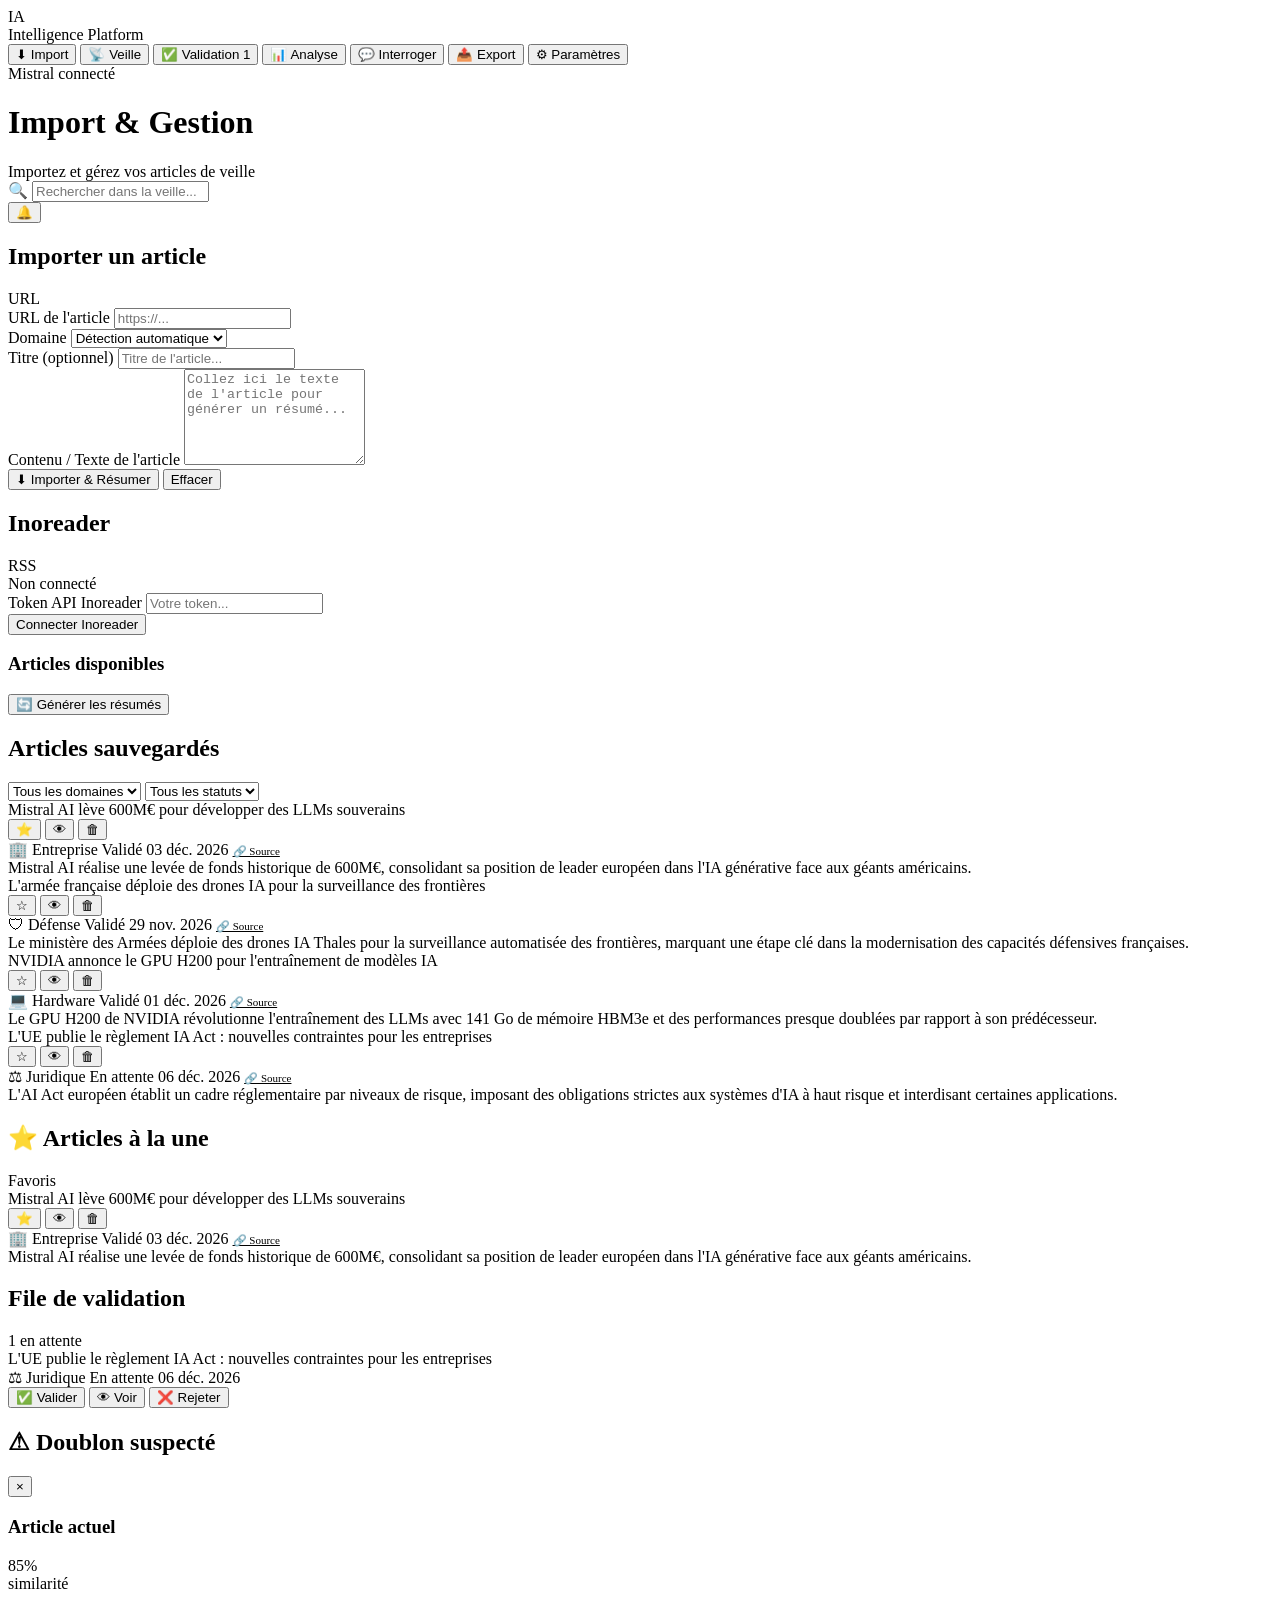
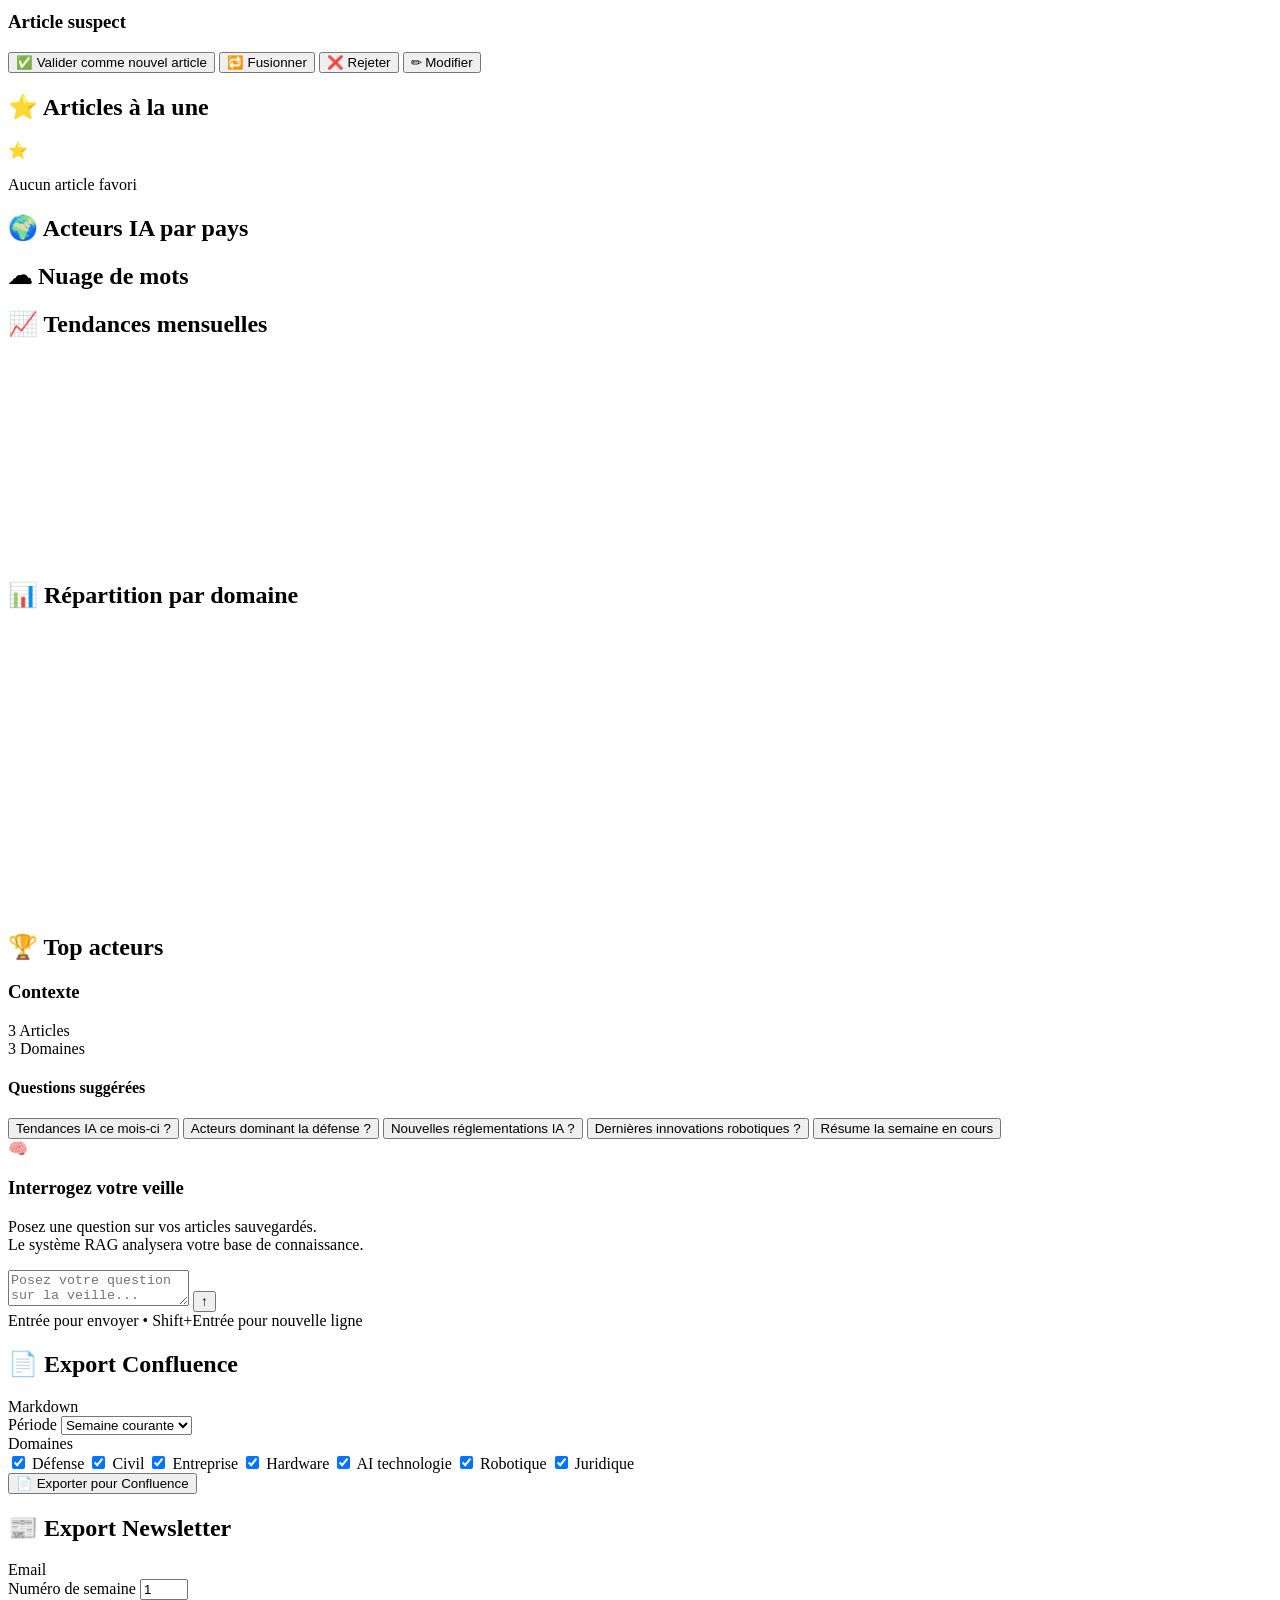
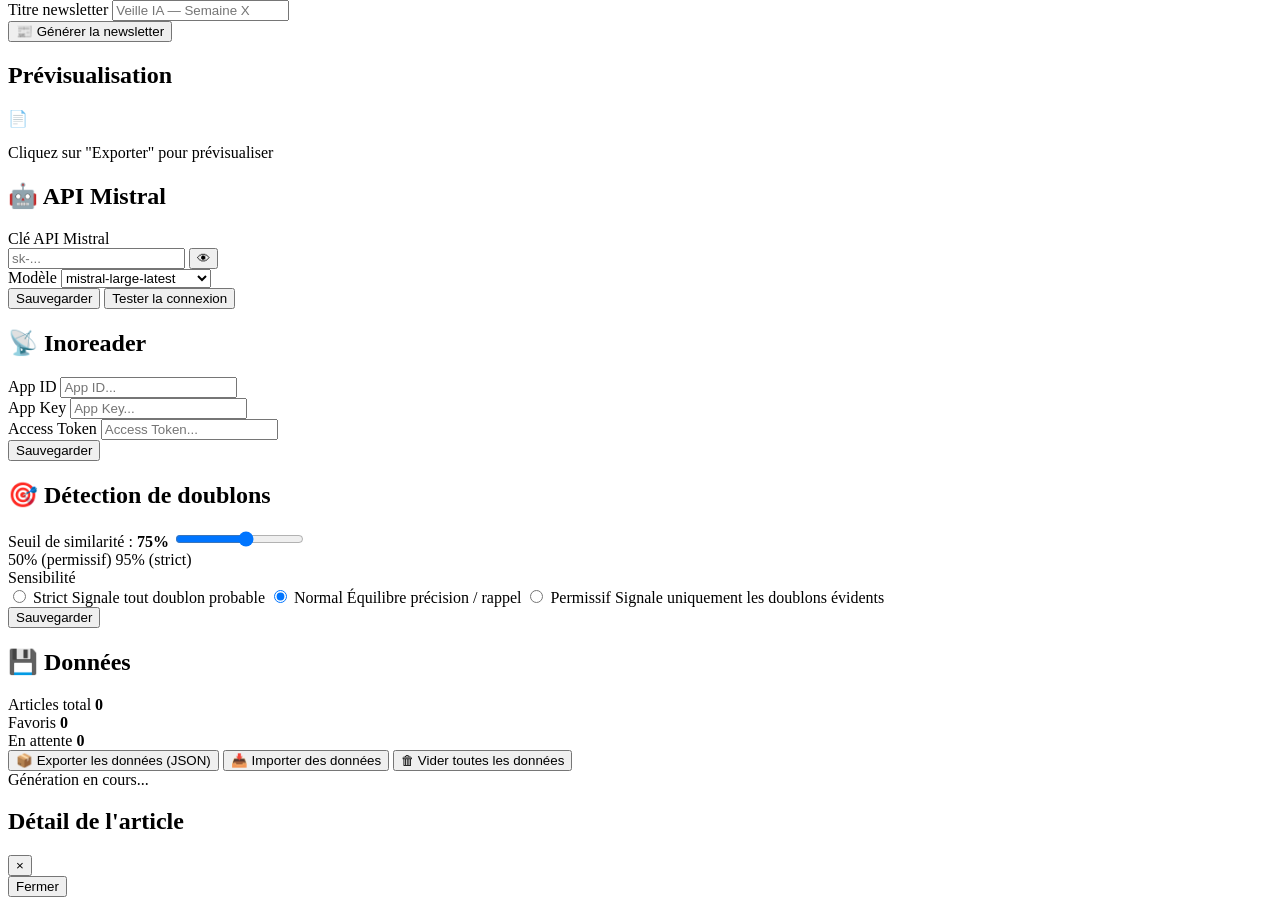
==== index-3.html @ cc767d4c "Ajout des fichiers" ====
<!DOCTYPE html>
<html lang="fr">
<head>
  <meta charset="UTF-8" />
  <meta name="viewport" content="width=device-width, initial-scale=1.0"/>
  <title>IA Intelligence Platform</title>
  <link rel="stylesheet" href="style.css" />
  <link rel="preconnect" href="https://fonts.googleapis.com">
  <link href="https://fonts.googleapis.com/css2?family=Syne:wght@400;600;700;800&family=DM+Sans:ital,wght@0,300;0,400;0,500;1,300&display=swap" rel="stylesheet">
</head>
<body>

<!-- SIDEBAR -->
<aside class="sidebar" id="sidebar">
  <div class="sidebar-logo">
    <div class="logo-mark">IA</div>
    <div class="logo-text">
      <span class="logo-title">Intelligence</span>
      <span class="logo-sub">Platform</span>
    </div>
  </div>

  <nav class="sidebar-nav">
    <button class="nav-item active" data-tab="import">
      <span class="nav-icon">⬇</span>
      <span>Import</span>
    </button>
    <button class="nav-item" data-tab="veille">
      <span class="nav-icon">📡</span>
      <span>Veille</span>
    </button>
    <button class="nav-item" data-tab="validation">
      <span class="nav-icon">✅</span>
      <span>Validation</span>
      <span class="badge" id="validation-badge">0</span>
    </button>
    <button class="nav-item" data-tab="analyse">
      <span class="nav-icon">📊</span>
      <span>Analyse</span>
    </button>
    <button class="nav-item" data-tab="chat">
      <span class="nav-icon">💬</span>
      <span>Interroger</span>
    </button>
    <button class="nav-item" data-tab="export">
      <span class="nav-icon">📤</span>
      <span>Export</span>
    </button>
    <button class="nav-item" data-tab="settings">
      <span class="nav-icon">⚙</span>
      <span>Paramètres</span>
    </button>
  </nav>

  <div class="sidebar-footer">
    <div class="status-dot active"></div>
    <span>Mistral connecté</span>
  </div>
</aside>

<!-- MAIN CONTENT -->
<main class="main-content">

  <!-- HEADER -->
  <header class="top-header">
    <div class="header-left">
      <h1 class="page-title" id="page-title">Import & Gestion</h1>
      <span class="page-subtitle" id="page-subtitle">Importez et gérez vos articles de veille</span>
    </div>
    <div class="header-right">
      <div class="search-bar">
        <span>🔍</span>
        <input type="text" placeholder="Rechercher dans la veille..." id="global-search" />
      </div>
      <button class="btn-icon" title="Notifications">🔔</button>
    </div>
  </header>

  <!-- TAB: IMPORT -->
  <section class="tab-content active" id="tab-import">
    <div class="import-grid">

      <!-- Import URL -->
      <div class="card import-card">
        <div class="card-header">
          <h2>Importer un article</h2>
          <span class="card-tag">URL</span>
        </div>
        <div class="import-form">
          <div class="form-group">
            <label>URL de l'article</label>
            <input type="url" id="article-url" placeholder="https://..." class="input-field" />
          </div>
          <div class="form-group">
            <label>Domaine</label>
            <select id="article-domain" class="input-field">
              <option value="">Détection automatique</option>
              <option value="Défense">🛡 Défense</option>
              <option value="Civil">🏛 Civil</option>
              <option value="Entreprise">🏢 Entreprise</option>
              <option value="Hardware">💻 Hardware</option>
              <option value="AI technologie">🤖 AI technologie</option>
              <option value="Robotique">🦾 Robotique</option>
              <option value="Juridique">⚖ Juridique</option>
            </select>
          </div>
          <div class="form-row">
            <div class="form-group flex-1">
              <label>Titre (optionnel)</label>
              <input type="text" id="article-title-input" placeholder="Titre de l'article..." class="input-field" />
            </div>
          </div>
          <div class="form-group">
            <label>Contenu / Texte de l'article</label>
            <textarea id="article-content" placeholder="Collez ici le texte de l'article pour générer un résumé..." class="input-field textarea-field" rows="6"></textarea>
          </div>
          <div class="btn-group">
            <button class="btn-primary" onclick="importArticle()">
              <span>⬇</span> Importer & Résumer
            </button>
            <button class="btn-secondary" onclick="clearImportForm()">
              Effacer
            </button>
          </div>
        </div>
      </div>

      <!-- Inoreader -->
      <div class="card import-card">
        <div class="card-header">
          <h2>Inoreader</h2>
          <span class="card-tag inoreader">RSS</span>
        </div>
        <div class="inoreader-section">
          <div class="inoreader-status" id="inoreader-status">
            <div class="status-indicator disconnected"></div>
            <span>Non connecté</span>
          </div>
          <div class="form-group">
            <label>Token API Inoreader</label>
            <input type="password" id="inoreader-token" placeholder="Votre token..." class="input-field" />
          </div>
          <button class="btn-secondary full-width" onclick="connectInoreader()">Connecter Inoreader</button>
          <div id="inoreader-feeds" class="feeds-list hidden">
            <h3>Articles disponibles</h3>
            <div id="feeds-container"></div>
            <button class="btn-primary full-width mt-1" onclick="generateAllSummaries()">
              🔄 Générer les résumés
            </button>
          </div>
        </div>
      </div>

      <!-- Articles sauvegardés -->
      <div class="card full-width">
        <div class="card-header">
          <h2>Articles sauvegardés</h2>
          <div class="header-actions">
            <select id="filter-domain" class="input-field small" onchange="filterArticles()">
              <option value="">Tous les domaines</option>
              <option value="Défense">Défense</option>
              <option value="Civil">Civil</option>
              <option value="Entreprise">Entreprise</option>
              <option value="Hardware">Hardware</option>
              <option value="AI technologie">AI technologie</option>
              <option value="Robotique">Robotique</option>
              <option value="Juridique">Juridique</option>
            </select>
            <select id="filter-status" class="input-field small" onchange="filterArticles()">
              <option value="">Tous les statuts</option>
              <option value="VALIDATED">Validés</option>
              <option value="PENDING_REVIEW">En attente</option>
              <option value="NEW">Nouveaux</option>
            </select>
          </div>
        </div>
        <div id="saved-articles" class="articles-list">
          <div class="empty-state">
            <div class="empty-icon">📭</div>
            <p>Aucun article importé</p>
            <span>Importez votre premier article ci-dessus</span>
          </div>
        </div>
      </div>

      <!-- Articles à la une -->
      <div class="card full-width featured-card">
        <div class="card-header">
          <h2>⭐ Articles à la une</h2>
          <span class="card-tag gold">Favoris</span>
        </div>
        <div id="featured-articles" class="articles-list">
          <div class="empty-state">
            <div class="empty-icon">⭐</div>
            <p>Aucun favori</p>
            <span>Marquez des articles avec ⭐ pour les retrouver ici</span>
          </div>
        </div>
      </div>

    </div>
  </section>

  <!-- TAB: VALIDATION -->
  <section class="tab-content" id="tab-validation">
    <div class="validation-layout">
      <div class="card full-width">
        <div class="card-header">
          <h2>File de validation</h2>
          <div class="header-actions">
            <span class="badge-label" id="pending-count">0 en attente</span>
          </div>
        </div>
        <div id="validation-queue" class="validation-list">
          <div class="empty-state">
            <div class="empty-icon">✅</div>
            <p>Aucun article en attente de validation</p>
          </div>
        </div>
      </div>
    </div>

    <!-- Modale de doublon -->
    <div class="modal-overlay hidden" id="duplicate-modal">
      <div class="modal">
        <div class="modal-header">
          <h2>⚠ Doublon suspecté</h2>
          <button class="modal-close" onclick="closeModal('duplicate-modal')">×</button>
        </div>
        <div class="modal-body">
          <div class="duplicate-compare">
            <div class="compare-col">
              <h3>Article actuel</h3>
              <div class="article-preview" id="current-article-preview"></div>
            </div>
            <div class="compare-divider">
              <div class="similarity-score" id="similarity-score">85%</div>
              <span>similarité</span>
            </div>
            <div class="compare-col">
              <h3>Article suspect</h3>
              <div class="article-preview" id="suspect-article-preview"></div>
            </div>
          </div>
        </div>
        <div class="modal-footer">
          <button class="btn-success" onclick="validateAsNew()">✅ Valider comme nouvel article</button>
          <button class="btn-warning" onclick="mergeArticles()">🔁 Fusionner</button>
          <button class="btn-danger" onclick="rejectArticle()">❌ Rejeter</button>
          <button class="btn-secondary" onclick="editArticle()">✏ Modifier</button>
        </div>
      </div>
    </div>
  </section>

  <!-- TAB: VEILLE -->
  <section class="tab-content" id="tab-veille">
    <div class="veille-layout">

      <!-- Tableau Concurrence IA (Défense) -->
      <div class="card full-width" id="defense-table-section" style="display:none">
        <div class="card-header">
          <h2>🪖 Concurrence IA — Domaine Défense</h2>
          <button class="btn-secondary small" onclick="addDefenseRow()">+ Ajouter ligne</button>
        </div>
        <div class="table-wrapper">
          <table class="defense-table" id="defense-table">
            <thead>
              <tr>
                <th>Statut</th>
                <th>Fabricant</th>
                <th>Produit</th>
                <th>Rôle de l'IA</th>
                <th>Source</th>
                <th>Actions</th>
              </tr>
            </thead>
            <tbody id="defense-tbody"></tbody>
          </table>
        </div>
      </div>

      <!-- Articles à la une dans veille -->
      <div class="card full-width veille-featured">
        <div class="card-header">
          <h2>⭐ Articles à la une</h2>
        </div>
        <div id="veille-featured" class="articles-grid">
          <div class="empty-state">
            <div class="empty-icon">⭐</div>
            <p>Aucun article favori</p>
          </div>
        </div>
      </div>

      <!-- Domaines -->
      <div class="veille-domains" id="veille-domains"></div>
    </div>
  </section>

  <!-- TAB: ANALYSE -->
  <section class="tab-content" id="tab-analyse">
    <div class="analyse-grid">

      <div class="card">
        <div class="card-header">
          <h2>🌍 Acteurs IA par pays</h2>
        </div>
        <div id="map-container" class="map-container">
          <div class="world-map" id="world-map"></div>
          <div class="country-legend" id="country-legend"></div>
        </div>
      </div>

      <div class="card">
        <div class="card-header">
          <h2>☁ Nuage de mots</h2>
        </div>
        <div id="word-cloud" class="word-cloud-container"></div>
      </div>

      <div class="card full-width">
        <div class="card-header">
          <h2>📈 Tendances mensuelles</h2>
        </div>
        <div class="trends-container" id="trends-container">
          <canvas id="trends-chart" height="200"></canvas>
        </div>
      </div>

      <div class="card">
        <div class="card-header">
          <h2>📊 Répartition par domaine</h2>
        </div>
        <div id="domain-chart" class="donut-container">
          <canvas id="domain-canvas" width="280" height="280"></canvas>
          <div id="domain-legend" class="chart-legend"></div>
        </div>
      </div>

      <div class="card">
        <div class="card-header">
          <h2>🏆 Top acteurs</h2>
        </div>
        <div id="top-actors" class="actors-list"></div>
      </div>

    </div>
  </section>

  <!-- TAB: CHAT -->
  <section class="tab-content" id="tab-chat">
    <div class="chat-layout">
      <div class="chat-sidebar">
        <h3>Contexte</h3>
        <div class="context-stats" id="context-stats">
          <div class="stat-item">
            <span class="stat-value" id="total-articles-stat">0</span>
            <span class="stat-label">Articles</span>
          </div>
          <div class="stat-item">
            <span class="stat-value" id="total-domains-stat">0</span>
            <span class="stat-label">Domaines</span>
          </div>
        </div>
        <div class="suggested-questions">
          <h4>Questions suggérées</h4>
          <button class="suggestion-btn" onclick="askSuggestion(this)">Tendances IA ce mois-ci ?</button>
          <button class="suggestion-btn" onclick="askSuggestion(this)">Acteurs dominant la défense ?</button>
          <button class="suggestion-btn" onclick="askSuggestion(this)">Nouvelles réglementations IA ?</button>
          <button class="suggestion-btn" onclick="askSuggestion(this)">Dernières innovations robotiques ?</button>
          <button class="suggestion-btn" onclick="askSuggestion(this)">Résume la semaine en cours</button>
        </div>
      </div>
      <div class="chat-main">
        <div class="chat-messages" id="chat-messages">
          <div class="chat-welcome">
            <div class="welcome-icon">🧠</div>
            <h3>Interrogez votre veille</h3>
            <p>Posez une question sur vos articles sauvegardés.<br>Le système RAG analysera votre base de connaissance.</p>
          </div>
        </div>
        <div class="chat-input-area">
          <div class="chat-input-wrapper">
            <textarea id="chat-input" placeholder="Posez votre question sur la veille..." rows="2" onkeydown="handleChatKey(event)"></textarea>
            <button class="chat-send-btn" onclick="sendChatMessage()">
              <span>↑</span>
            </button>
          </div>
          <span class="chat-hint">Entrée pour envoyer • Shift+Entrée pour nouvelle ligne</span>
        </div>
      </div>
    </div>
  </section>

  <!-- TAB: EXPORT -->
  <section class="tab-content" id="tab-export">
    <div class="export-grid">

      <div class="card">
        <div class="card-header">
          <h2>📄 Export Confluence</h2>
          <span class="card-tag">Markdown</span>
        </div>
        <div class="export-options">
          <div class="form-group">
            <label>Période</label>
            <select id="export-period" class="input-field">
              <option value="week">Semaine courante</option>
              <option value="month">Mois courant</option>
              <option value="all">Tout</option>
            </select>
          </div>
          <div class="form-group">
            <label>Domaines</label>
            <div class="checkbox-group" id="export-domains">
              <label class="checkbox-item"><input type="checkbox" value="Défense" checked> Défense</label>
              <label class="checkbox-item"><input type="checkbox" value="Civil" checked> Civil</label>
              <label class="checkbox-item"><input type="checkbox" value="Entreprise" checked> Entreprise</label>
              <label class="checkbox-item"><input type="checkbox" value="Hardware" checked> Hardware</label>
              <label class="checkbox-item"><input type="checkbox" value="AI technologie" checked> AI technologie</label>
              <label class="checkbox-item"><input type="checkbox" value="Robotique" checked> Robotique</label>
              <label class="checkbox-item"><input type="checkbox" value="Juridique" checked> Juridique</label>
            </div>
          </div>
          <button class="btn-primary full-width" onclick="exportConfluence()">
            📄 Exporter pour Confluence
          </button>
        </div>
      </div>

      <div class="card">
        <div class="card-header">
          <h2>📰 Export Newsletter</h2>
          <span class="card-tag">Email</span>
        </div>
        <div class="export-options">
          <div class="form-group">
            <label>Numéro de semaine</label>
            <input type="number" id="newsletter-week" class="input-field" value="1" min="1" max="52" />
          </div>
          <div class="form-group">
            <label>Titre newsletter</label>
            <input type="text" id="newsletter-title" class="input-field" placeholder="Veille IA — Semaine X" />
          </div>
          <button class="btn-primary full-width" onclick="exportNewsletter()">
            📰 Générer la newsletter
          </button>
        </div>
      </div>

      <!-- Prévisualisation export -->
      <div class="card full-width">
        <div class="card-header">
          <h2>Prévisualisation</h2>
          <button class="btn-secondary small" onclick="copyExport()" id="copy-btn" style="display:none">📋 Copier</button>
        </div>
        <div id="export-preview" class="export-preview">
          <div class="empty-state">
            <div class="empty-icon">📄</div>
            <p>Cliquez sur "Exporter" pour prévisualiser</p>
          </div>
        </div>
      </div>

    </div>
  </section>

  <!-- TAB: SETTINGS -->
  <section class="tab-content" id="tab-settings">
    <div class="settings-grid">

      <div class="card">
        <div class="card-header">
          <h2>🤖 API Mistral</h2>
        </div>
        <div class="settings-form">
          <div class="form-group">
            <label>Clé API Mistral</label>
            <div class="input-with-toggle">
              <input type="password" id="mistral-key" class="input-field" placeholder="sk-..." />
              <button class="btn-icon" onclick="toggleVisibility('mistral-key')">👁</button>
            </div>
          </div>
          <div class="form-group">
            <label>Modèle</label>
            <select id="mistral-model" class="input-field">
              <option value="mistral-large-latest">mistral-large-latest</option>
              <option value="mistral-medium-latest">mistral-medium-latest</option>
              <option value="mistral-small-latest">mistral-small-latest</option>
              <option value="open-mistral-7b">open-mistral-7b</option>
            </select>
          </div>
          <button class="btn-primary" onclick="saveMistralSettings()">Sauvegarder</button>
          <button class="btn-secondary" onclick="testMistralConnection()">Tester la connexion</button>
          <div id="mistral-status" class="connection-status"></div>
        </div>
      </div>

      <div class="card">
        <div class="card-header">
          <h2>📡 Inoreader</h2>
        </div>
        <div class="settings-form">
          <div class="form-group">
            <label>App ID</label>
            <input type="text" id="inoreader-app-id" class="input-field" placeholder="App ID..." />
          </div>
          <div class="form-group">
            <label>App Key</label>
            <input type="password" id="inoreader-app-key" class="input-field" placeholder="App Key..." />
          </div>
          <div class="form-group">
            <label>Access Token</label>
            <input type="password" id="inoreader-access-token" class="input-field" placeholder="Access Token..." />
          </div>
          <button class="btn-primary" onclick="saveInoreaderSettings()">Sauvegarder</button>
        </div>
      </div>

      <div class="card">
        <div class="card-header">
          <h2>🎯 Détection de doublons</h2>
        </div>
        <div class="settings-form">
          <div class="form-group">
            <label>Seuil de similarité : <strong id="threshold-value">75%</strong></label>
            <input type="range" id="duplicate-threshold" min="50" max="95" value="75" class="slider"
              oninput="updateThreshold(this.value)" />
            <div class="range-labels">
              <span>50% (permissif)</span>
              <span>95% (strict)</span>
            </div>
          </div>
          <div class="form-group">
            <label>Sensibilité</label>
            <div class="radio-group">
              <label class="radio-item">
                <input type="radio" name="sensitivity" value="strict"> Strict
                <span class="radio-desc">Signale tout doublon probable</span>
              </label>
              <label class="radio-item">
                <input type="radio" name="sensitivity" value="normal" checked> Normal
                <span class="radio-desc">Équilibre précision / rappel</span>
              </label>
              <label class="radio-item">
                <input type="radio" name="sensitivity" value="permissif"> Permissif
                <span class="radio-desc">Signale uniquement les doublons évidents</span>
              </label>
            </div>
          </div>
          <button class="btn-primary" onclick="saveDuplicateSettings()">Sauvegarder</button>
        </div>
      </div>

      <div class="card">
        <div class="card-header">
          <h2>💾 Données</h2>
        </div>
        <div class="settings-form">
          <div class="data-stats">
            <div class="stat-row">
              <span>Articles total</span>
              <strong id="settings-total">0</strong>
            </div>
            <div class="stat-row">
              <span>Favoris</span>
              <strong id="settings-favorites">0</strong>
            </div>
            <div class="stat-row">
              <span>En attente</span>
              <strong id="settings-pending">0</strong>
            </div>
          </div>
          <button class="btn-secondary full-width mt-1" onclick="exportData()">📦 Exporter les données (JSON)</button>
          <button class="btn-secondary full-width mt-1" onclick="importData()">📥 Importer des données</button>
          <input type="file" id="import-file" accept=".json" style="display:none" onchange="loadData(event)" />
          <button class="btn-danger full-width mt-1" onclick="clearAllData()">🗑 Vider toutes les données</button>
        </div>
      </div>

    </div>
  </section>

</main>

<!-- TOAST NOTIFICATIONS -->
<div id="toast-container" class="toast-container"></div>

<!-- LOADING OVERLAY -->
<div class="loading-overlay hidden" id="loading-overlay">
  <div class="loading-spinner">
    <div class="spinner-ring"></div>
    <span id="loading-text">Génération en cours...</span>
  </div>
</div>

<!-- ARTICLE DETAIL MODAL -->
<div class="modal-overlay hidden" id="article-modal">
  <div class="modal large-modal">
    <div class="modal-header">
      <h2 id="modal-article-title">Détail de l'article</h2>
      <button class="modal-close" onclick="closeModal('article-modal')">×</button>
    </div>
    <div class="modal-body" id="modal-article-body"></div>
    <div class="modal-footer">
      <button class="btn-secondary" onclick="closeModal('article-modal')">Fermer</button>
    </div>
  </div>
</div>

<script src="app.js"></script>
</body>
</html>
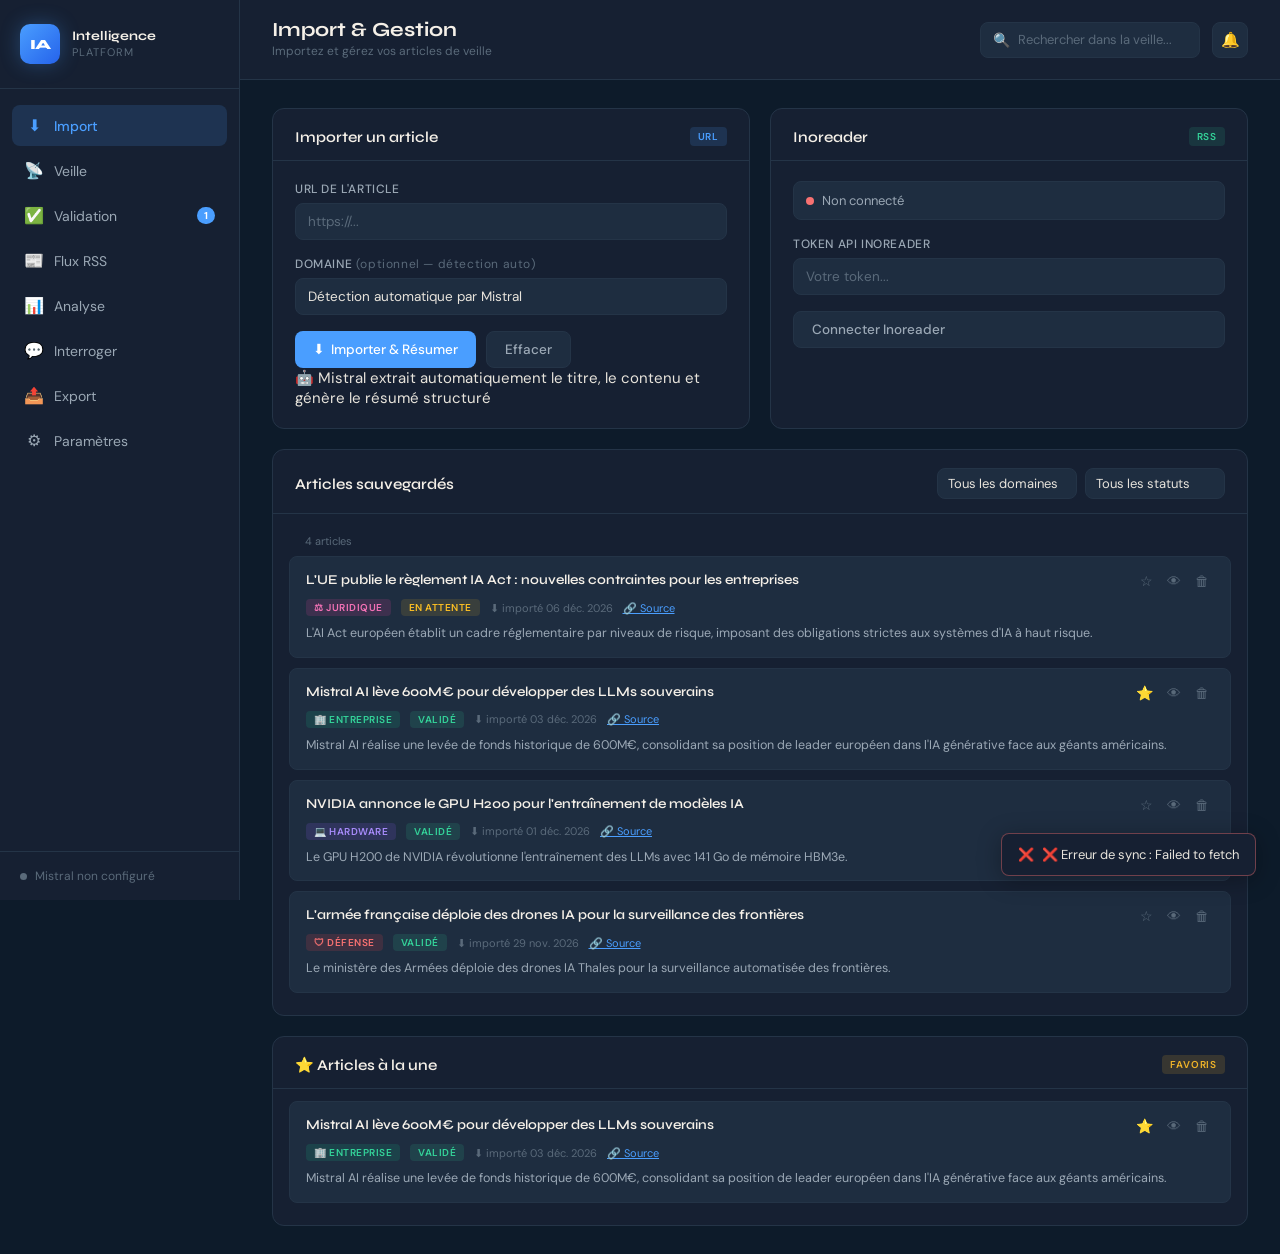
==== commit 2917cc0c: "Add files via upload" ====
--- a/index-3.html
+++ b/index-3.html
@@ -33,6 +33,11 @@
       <span class="nav-icon">✅</span>
       <span>Validation</span>
       <span class="badge" id="validation-badge">0</span>
+    </button>
+    <button class="nav-item" data-tab="rss">
+      <span class="nav-icon">📰</span>
+      <span>Flux RSS</span>
+      <span class="badge rss-badge hidden" id="rss-badge">0</span>
     </button>
     <button class="nav-item" data-tab="analyse">
       <span class="nav-icon">📊</span>
@@ -92,9 +97,9 @@
             <input type="url" id="article-url" placeholder="https://..." class="input-field" />
           </div>
           <div class="form-group">
-            <label>Domaine</label>
+            <label>Domaine <span style="color:var(--text-muted);font-weight:400;text-transform:none">(optionnel — détection auto)</span></label>
             <select id="article-domain" class="input-field">
-              <option value="">Détection automatique</option>
+              <option value="">Détection automatique par Mistral</option>
               <option value="Défense">🛡 Défense</option>
               <option value="Civil">🏛 Civil</option>
               <option value="Entreprise">🏢 Entreprise</option>
@@ -104,16 +109,6 @@
               <option value="Juridique">⚖ Juridique</option>
             </select>
           </div>
-          <div class="form-row">
-            <div class="form-group flex-1">
-              <label>Titre (optionnel)</label>
-              <input type="text" id="article-title-input" placeholder="Titre de l'article..." class="input-field" />
-            </div>
-          </div>
-          <div class="form-group">
-            <label>Contenu / Texte de l'article</label>
-            <textarea id="article-content" placeholder="Collez ici le texte de l'article pour générer un résumé..." class="input-field textarea-field" rows="6"></textarea>
-          </div>
           <div class="btn-group">
             <button class="btn-primary" onclick="importArticle()">
               <span>⬇</span> Importer & Résumer
@@ -121,6 +116,10 @@
             <button class="btn-secondary" onclick="clearImportForm()">
               Effacer
             </button>
+          </div>
+          <div class="import-info">
+            <span>🤖</span>
+            <span>Mistral extrait automatiquement le titre, le contenu et génère le résumé structuré</span>
           </div>
         </div>
       </div>
@@ -436,12 +435,21 @@
         </div>
         <div class="export-options">
           <div class="form-group">
-            <label>Numéro de semaine</label>
-            <input type="number" id="newsletter-week" class="input-field" value="1" min="1" max="52" />
-          </div>
-          <div class="form-group">
-            <label>Titre newsletter</label>
+            <label>Semaines à inclure</label>
+            <div class="checkbox-group" id="newsletter-weeks-container">
+              <div style="color:var(--text-muted);font-size:12px">Chargement...</div>
+            </div>
+          </div>
+          <div class="form-group">
+            <label>Titre newsletter <span style="color:var(--text-muted);font-weight:400;text-transform:none">(optionnel)</span></label>
             <input type="text" id="newsletter-title" class="input-field" placeholder="Veille IA — Semaine X" />
+          </div>
+          <div class="form-group">
+            <label>Fusion des articles similaires</label>
+            <label class="checkbox-item">
+              <input type="checkbox" id="newsletter-merge" checked>
+              Regrouper les articles traitant du même sujet
+            </label>
           </div>
           <button class="btn-primary full-width" onclick="exportNewsletter()">
             📰 Générer la newsletter
@@ -478,21 +486,15 @@
           <div class="form-group">
             <label>Clé API Mistral</label>
             <div class="input-with-toggle">
-              <input type="password" id="mistral-key" class="input-field" placeholder="sk-..." />
-              <button class="btn-icon" onclick="toggleVisibility('mistral-key')">👁</button>
+              <input type="password" id="mistral-key" class="input-field" placeholder="Votre clé API Mistral..." />
+              <button class="btn-icon" onclick="toggleVisibility('mistral-key')" title="Afficher/masquer">👁</button>
             </div>
-          </div>
-          <div class="form-group">
-            <label>Modèle</label>
-            <select id="mistral-model" class="input-field">
-              <option value="mistral-large-latest">mistral-large-latest</option>
-              <option value="mistral-medium-latest">mistral-medium-latest</option>
-              <option value="mistral-small-latest">mistral-small-latest</option>
-              <option value="open-mistral-7b">open-mistral-7b</option>
-            </select>
-          </div>
-          <button class="btn-primary" onclick="saveMistralSettings()">Sauvegarder</button>
-          <button class="btn-secondary" onclick="testMistralConnection()">Tester la connexion</button>
+            <p style="font-size:11px;color:var(--text-muted);margin-top:6px">Obtenez votre clé sur <a href="https://console.mistral.ai" target="_blank" style="color:var(--accent)">console.mistral.ai</a></p>
+          </div>
+          <div class="btn-group">
+            <button class="btn-primary" onclick="saveMistralSettings()">💾 Sauvegarder</button>
+            <button class="btn-secondary" onclick="testMistralConnection()">🔌 Tester</button>
+          </div>
           <div id="mistral-status" class="connection-status"></div>
         </div>
       </div>
@@ -524,8 +526,8 @@
         </div>
         <div class="settings-form">
           <div class="form-group">
-            <label>Seuil de similarité : <strong id="threshold-value">75%</strong></label>
-            <input type="range" id="duplicate-threshold" min="50" max="95" value="75" class="slider"
+            <label>Seuil de similarité : <strong id="threshold-value">82%</strong></label>
+            <input type="range" id="duplicate-threshold" min="50" max="95" value="82" class="slider"
               oninput="updateThreshold(this.value)" />
             <div class="range-labels">
               <span>50% (permissif)</span>
@@ -553,29 +555,130 @@
         </div>
       </div>
 
-      <div class="card">
-        <div class="card-header">
-          <h2>💾 Données</h2>
+      <div class="card full-width">
+        <div class="card-header">
+          <h2>☁ Synchronisation multi-appareils</h2>
+          <span class="badge-label" id="sync-status-label">En cours...</span>
+        </div>
+        <div class="settings-form">
+          <div class="sync-status-row" id="sync-info-row">
+            <div class="stat-row"><span>Projet Supabase</span><strong id="sb-project-name">hxfolotdvcefmbvqceom</strong></div>
+            <div class="stat-row"><span>Utilisateur</span><strong id="sb-user-display">hxfolotdvcefmbvqceom</strong></div>
+            <div class="stat-row"><span>Dernière synchro</span><strong id="sb-last-sync">—</strong></div>
+          </div>
+          <div class="import-info" style="margin-top:12px">
+            <span>☁</span>
+            <span>La synchronisation est automatique à chaque ouverture et après chaque modification. Vos données sont identiques sur tous vos appareils.</span>
+          </div>
+          <div class="btn-group" style="margin-top:14px">
+            <button class="btn-primary" id="sync-now-btn" onclick="syncNow(false)">🔄 Synchroniser maintenant</button>
+          </div>
+          <div id="sync-result" class="connection-status"></div>
+        </div>
+      </div>
+
+      <div class="card">
+        <div class="card-header">
+          <h2>💾 Données locales</h2>
         </div>
         <div class="settings-form">
           <div class="data-stats">
-            <div class="stat-row">
-              <span>Articles total</span>
-              <strong id="settings-total">0</strong>
-            </div>
-            <div class="stat-row">
-              <span>Favoris</span>
-              <strong id="settings-favorites">0</strong>
-            </div>
-            <div class="stat-row">
-              <span>En attente</span>
-              <strong id="settings-pending">0</strong>
-            </div>
+            <div class="stat-row"><span>Articles total</span><strong id="settings-total">0</strong></div>
+            <div class="stat-row"><span>Favoris</span><strong id="settings-favorites">0</strong></div>
+            <div class="stat-row"><span>En attente</span><strong id="settings-pending">0</strong></div>
           </div>
           <button class="btn-secondary full-width mt-1" onclick="exportData()">📦 Exporter les données (JSON)</button>
           <button class="btn-secondary full-width mt-1" onclick="importData()">📥 Importer des données</button>
           <input type="file" id="import-file" accept=".json" style="display:none" onchange="loadData(event)" />
           <button class="btn-danger full-width mt-1" onclick="clearAllData()">🗑 Vider toutes les données</button>
+        </div>
+      </div>
+
+    </div>
+  </section>
+
+  <!-- TAB: RSS -->
+  <section class="tab-content" id="tab-rss">
+    <div class="rss-layout">
+
+      <!-- Add feed -->
+      <div class="card">
+        <div class="card-header">
+          <h2>Ajouter un flux RSS</h2>
+          <span class="card-tag">Nouveau</span>
+        </div>
+        <div class="import-form">
+          <div class="form-group">
+            <label>URL du flux RSS</label>
+            <input type="url" id="rss-url-input" placeholder="https://example.com/feed.xml" class="input-field" />
+          </div>
+          <div class="form-group">
+            <label>Nom du flux <span style="color:var(--text-muted);font-weight:400;text-transform:none">(optionnel)</span></label>
+            <input type="text" id="rss-name-input" placeholder="Ex: MIT Technology Review" class="input-field" />
+          </div>
+          <div class="btn-group">
+            <button class="btn-primary" onclick="addRssFeed()">➕ Ajouter</button>
+          </div>
+          <div class="import-info">
+            <span>🤖</span>
+            <span>Filtrage automatique des articles traitant d'intelligence artificielle. Les articles détectés sont envoyés en validation.</span>
+          </div>
+        </div>
+      </div>
+
+      <!-- Auto-fetch status -->
+      <div class="card">
+        <div class="card-header">
+          <h2>Récupération automatique</h2>
+          <span class="card-tag" id="rss-auto-status-badge">Inactive</span>
+        </div>
+        <div class="import-form">
+          <div class="rss-auto-info" id="rss-last-fetch-info">
+            <div class="stat-row"><span>Dernier scan</span><strong id="rss-last-fetch-label">Jamais</strong></div>
+            <div class="stat-row"><span>Articles trouvés</span><strong id="rss-found-count">0</strong></div>
+            <div class="stat-row"><span>Flux actifs</span><strong id="rss-active-count">0</strong></div>
+          </div>
+          <div class="form-group" style="margin-top:14px">
+            <label>
+              <input type="checkbox" id="rss-auto-toggle" onchange="toggleRssAuto(this.checked)"> Récupération automatique 1×/jour
+            </label>
+          </div>
+          <button class="btn-primary full-width" onclick="fetchAllFeeds(true)">
+            🔄 Scanner maintenant
+          </button>
+        </div>
+      </div>
+
+      <!-- Feeds list -->
+      <div class="card full-width">
+        <div class="card-header">
+          <h2>Mes flux RSS</h2>
+          <span class="badge-label" id="rss-feeds-count">0 flux</span>
+        </div>
+        <div id="rss-feeds-list" class="rss-feeds-container">
+          <div class="empty-state">
+            <div class="empty-icon">📡</div>
+            <p>Aucun flux RSS configuré</p>
+            <span>Ajoutez vos premiers flux ci-dessus</span>
+          </div>
+        </div>
+      </div>
+
+      <!-- Articles détectés par RSS -->
+      <div class="card full-width">
+        <div class="card-header">
+          <h2>📥 Articles détectés <span style="color:var(--text-muted);font-size:12px;font-weight:400">(en attente de validation)</span></h2>
+          <div style="display:flex;gap:8px">
+            <button class="btn-secondary small" onclick="forceGenerateSummaries()" title="Générer les résumés manquants">🤖 Générer résumés</button>
+            <button class="btn-success small" onclick="validateAllRss()">✅ Tout valider</button>
+          </div>
+        </div>
+        <div id="rss-detected-articles" class="articles-list">
+          <div class="empty-state">
+            <div class="empty-icon">📭</div>
+            <p>Aucun article détecté</p>
+            <span>Lancez un scan pour récupérer les articles</span>
+          </div>
         </div>
       </div>
 
--- a/style.css
+++ b/style.css
@@ -0,0 +1,1612 @@
+/* =========================================
+   IA INTELLIGENCE PLATFORM — STYLES
+   Design: Dark Navy + Beige | Syne + DM Sans
+   ========================================= */
+
+:root {
+  --navy: #0d1b2a;
+  --navy-mid: #162032;
+  --navy-light: #1e2d40;
+  --navy-border: #243447;
+  --beige: #f5f0e8;
+  --beige-dark: #e8e0d0;
+  --beige-muted: #c8bfad;
+  --accent: #4a9eff;
+  --accent-hover: #6ab3ff;
+  --accent-glow: rgba(74, 158, 255, 0.15);
+  --gold: #f0b429;
+  --gold-light: rgba(240, 180, 41, 0.15);
+  --success: #34d399;
+  --success-bg: rgba(52, 211, 153, 0.12);
+  --warning: #fbbf24;
+  --warning-bg: rgba(251, 191, 36, 0.12);
+  --danger: #f87171;
+  --danger-bg: rgba(248, 113, 113, 0.12);
+  --text-primary: #e8e4dc;
+  --text-secondary: #9ba8b5;
+  --text-muted: #5a6a7a;
+  --sidebar-w: 240px;
+  --radius: 12px;
+  --radius-sm: 8px;
+  --shadow: 0 4px 24px rgba(0,0,0,0.3);
+  --shadow-sm: 0 2px 8px rgba(0,0,0,0.2);
+  --font-display: 'Syne', sans-serif;
+  --font-body: 'DM Sans', sans-serif;
+  --transition: 0.2s cubic-bezier(0.4, 0, 0.2, 1);
+}
+
+*, *::before, *::after { box-sizing: border-box; margin: 0; padding: 0; }
+
+html { font-size: 15px; scroll-behavior: smooth; }
+
+body {
+  font-family: var(--font-body);
+  background: var(--navy);
+  color: var(--text-primary);
+  display: flex;
+  min-height: 100vh;
+  overflow-x: hidden;
+}
+
+/* ========= SIDEBAR ========= */
+.sidebar {
+  width: var(--sidebar-w);
+  background: var(--navy-mid);
+  border-right: 1px solid var(--navy-border);
+  display: flex;
+  flex-direction: column;
+  position: fixed;
+  top: 0; left: 0; bottom: 0;
+  z-index: 100;
+  padding: 0;
+}
+
+.sidebar-logo {
+  display: flex;
+  align-items: center;
+  gap: 12px;
+  padding: 24px 20px;
+  border-bottom: 1px solid var(--navy-border);
+}
+
+.logo-mark {
+  width: 40px; height: 40px;
+  background: linear-gradient(135deg, var(--accent), #2563eb);
+  border-radius: 10px;
+  display: flex; align-items: center; justify-content: center;
+  font-family: var(--font-display);
+  font-weight: 800; font-size: 14px;
+  color: white;
+  letter-spacing: -0.5px;
+  flex-shrink: 0;
+  box-shadow: 0 0 20px rgba(74,158,255,0.3);
+}
+
+.logo-text { display: flex; flex-direction: column; }
+.logo-title {
+  font-family: var(--font-display);
+  font-weight: 700; font-size: 13px;
+  color: var(--beige);
+  line-height: 1;
+}
+.logo-sub {
+  font-size: 11px; color: var(--text-muted);
+  text-transform: uppercase; letter-spacing: 1px;
+  margin-top: 2px;
+}
+
+.sidebar-nav {
+  flex: 1;
+  padding: 16px 12px;
+  display: flex;
+  flex-direction: column;
+  gap: 4px;
+  overflow-y: auto;
+}
+
+.nav-item {
+  display: flex;
+  align-items: center;
+  gap: 10px;
+  padding: 10px 12px;
+  border-radius: var(--radius-sm);
+  background: none;
+  border: none;
+  color: var(--text-secondary);
+  font-family: var(--font-body);
+  font-size: 14px;
+  font-weight: 400;
+  cursor: pointer;
+  transition: all var(--transition);
+  text-align: left;
+  width: 100%;
+  position: relative;
+}
+
+.nav-item:hover {
+  background: var(--navy-light);
+  color: var(--text-primary);
+}
+
+.nav-item.active {
+  background: var(--accent-glow);
+  color: var(--accent);
+  font-weight: 500;
+}
+
+.nav-item.active .nav-icon { color: var(--accent); }
+
+.nav-icon {
+  font-size: 16px;
+  width: 20px;
+  text-align: center;
+  flex-shrink: 0;
+}
+
+.badge {
+  margin-left: auto;
+  background: var(--accent);
+  color: white;
+  font-size: 10px;
+  font-weight: 700;
+  padding: 2px 6px;
+  border-radius: 10px;
+  min-width: 18px;
+  text-align: center;
+}
+
+.sidebar-footer {
+  padding: 16px 20px;
+  border-top: 1px solid var(--navy-border);
+  display: flex;
+  align-items: center;
+  gap: 8px;
+  font-size: 12px;
+  color: var(--text-muted);
+}
+
+.status-dot {
+  width: 7px; height: 7px;
+  border-radius: 50%;
+  background: var(--text-muted);
+}
+.status-dot.active { background: var(--success); box-shadow: 0 0 6px var(--success); }
+
+/* ========= MAIN ========= */
+.main-content {
+  margin-left: var(--sidebar-w);
+  flex: 1;
+  display: flex;
+  flex-direction: column;
+  min-height: 100vh;
+}
+
+/* ========= HEADER ========= */
+.top-header {
+  display: flex;
+  align-items: center;
+  justify-content: space-between;
+  padding: 20px 32px;
+  border-bottom: 1px solid var(--navy-border);
+  background: var(--navy-mid);
+  position: sticky;
+  top: 0;
+  z-index: 50;
+}
+
+.header-left {}
+.page-title {
+  font-family: var(--font-display);
+  font-size: 20px;
+  font-weight: 700;
+  color: var(--beige);
+  line-height: 1;
+}
+.page-subtitle {
+  font-size: 12px;
+  color: var(--text-muted);
+  margin-top: 3px;
+  display: block;
+}
+
+.header-right {
+  display: flex;
+  align-items: center;
+  gap: 12px;
+}
+
+.search-bar {
+  display: flex;
+  align-items: center;
+  gap: 8px;
+  background: var(--navy-light);
+  border: 1px solid var(--navy-border);
+  border-radius: 8px;
+  padding: 8px 12px;
+  min-width: 220px;
+}
+.search-bar input {
+  background: none;
+  border: none;
+  outline: none;
+  color: var(--text-primary);
+  font-family: var(--font-body);
+  font-size: 13px;
+  width: 100%;
+}
+.search-bar input::placeholder { color: var(--text-muted); }
+.search-bar span { font-size: 14px; color: var(--text-muted); }
+
+.btn-icon {
+  background: var(--navy-light);
+  border: 1px solid var(--navy-border);
+  color: var(--text-secondary);
+  width: 36px; height: 36px;
+  border-radius: 8px;
+  cursor: pointer;
+  font-size: 15px;
+  display: flex; align-items: center; justify-content: center;
+  transition: all var(--transition);
+}
+.btn-icon:hover { background: var(--navy-border); color: var(--text-primary); }
+
+/* ========= TAB CONTENT ========= */
+.tab-content {
+  display: none;
+  padding: 28px 32px;
+  flex: 1;
+  animation: fadeIn 0.25s ease;
+}
+.tab-content.active { display: block; }
+
+@keyframes fadeIn {
+  from { opacity: 0; transform: translateY(6px); }
+  to { opacity: 1; transform: translateY(0); }
+}
+
+/* ========= CARDS ========= */
+.card {
+  background: var(--navy-mid);
+  border: 1px solid var(--navy-border);
+  border-radius: var(--radius);
+  overflow: hidden;
+}
+
+.card-header {
+  display: flex;
+  align-items: center;
+  justify-content: space-between;
+  padding: 18px 22px 14px;
+  border-bottom: 1px solid var(--navy-border);
+}
+
+.card-header h2 {
+  font-family: var(--font-display);
+  font-size: 15px;
+  font-weight: 600;
+  color: var(--beige);
+}
+
+.card-tag {
+  font-size: 10px;
+  font-weight: 600;
+  text-transform: uppercase;
+  letter-spacing: 0.8px;
+  padding: 3px 8px;
+  border-radius: 4px;
+  background: var(--accent-glow);
+  color: var(--accent);
+}
+.card-tag.inoreader { background: rgba(52, 211, 153, 0.12); color: var(--success); }
+.card-tag.gold { background: var(--gold-light); color: var(--gold); }
+
+.header-actions {
+  display: flex;
+  align-items: center;
+  gap: 8px;
+}
+
+/* ========= GRIDS ========= */
+.import-grid {
+  display: grid;
+  grid-template-columns: 1fr 1fr;
+  gap: 20px;
+}
+.import-grid .full-width { grid-column: 1 / -1; }
+
+.analyse-grid {
+  display: grid;
+  grid-template-columns: 1fr 1fr;
+  gap: 20px;
+}
+.analyse-grid .full-width { grid-column: 1 / -1; }
+
+.export-grid {
+  display: grid;
+  grid-template-columns: 1fr 1fr;
+  gap: 20px;
+}
+.export-grid .full-width { grid-column: 1 / -1; }
+
+.settings-grid {
+  display: grid;
+  grid-template-columns: 1fr 1fr;
+  gap: 20px;
+}
+
+/* ========= FORMS ========= */
+.import-form, .settings-form, .inoreader-section, .export-options {
+  padding: 20px 22px;
+}
+
+.form-group {
+  margin-bottom: 16px;
+}
+.form-group label {
+  display: block;
+  font-size: 12px;
+  font-weight: 500;
+  color: var(--text-secondary);
+  text-transform: uppercase;
+  letter-spacing: 0.6px;
+  margin-bottom: 6px;
+}
+
+.input-field {
+  width: 100%;
+  background: var(--navy-light);
+  border: 1px solid var(--navy-border);
+  border-radius: var(--radius-sm);
+  padding: 9px 12px;
+  color: var(--text-primary);
+  font-family: var(--font-body);
+  font-size: 13.5px;
+  outline: none;
+  transition: border-color var(--transition);
+  appearance: none;
+}
+.input-field:focus { border-color: var(--accent); box-shadow: 0 0 0 3px var(--accent-glow); }
+.input-field::placeholder { color: var(--text-muted); }
+.input-field option { background: var(--navy-light); }
+.input-field.small { width: auto; min-width: 140px; padding: 6px 10px; font-size: 13px; }
+
+.textarea-field { resize: vertical; min-height: 120px; }
+
+.form-row {
+  display: flex;
+  gap: 12px;
+}
+.flex-1 { flex: 1; }
+
+.btn-group {
+  display: flex;
+  gap: 10px;
+  margin-top: 4px;
+}
+
+/* ========= BUTTONS ========= */
+.btn-primary, .btn-secondary, .btn-success, .btn-warning, .btn-danger {
+  display: inline-flex;
+  align-items: center;
+  gap: 6px;
+  padding: 9px 18px;
+  border-radius: var(--radius-sm);
+  font-family: var(--font-body);
+  font-size: 13.5px;
+  font-weight: 500;
+  cursor: pointer;
+  border: none;
+  transition: all var(--transition);
+  white-space: nowrap;
+}
+
+.btn-primary {
+  background: var(--accent);
+  color: white;
+}
+.btn-primary:hover { background: var(--accent-hover); box-shadow: 0 0 16px rgba(74,158,255,0.4); }
+
+.btn-secondary {
+  background: var(--navy-light);
+  color: var(--text-secondary);
+  border: 1px solid var(--navy-border);
+}
+.btn-secondary:hover { background: var(--navy-border); color: var(--text-primary); }
+
+.btn-success { background: var(--success-bg); color: var(--success); border: 1px solid rgba(52,211,153,0.3); }
+.btn-success:hover { background: rgba(52,211,153,0.2); }
+
+.btn-warning { background: var(--warning-bg); color: var(--warning); border: 1px solid rgba(251,191,36,0.3); }
+.btn-warning:hover { background: rgba(251,191,36,0.2); }
+
+.btn-danger { background: var(--danger-bg); color: var(--danger); border: 1px solid rgba(248,113,113,0.3); }
+.btn-danger:hover { background: rgba(248,113,113,0.2); }
+
+.btn-secondary.small, .btn-primary.small {
+  padding: 5px 12px;
+  font-size: 12px;
+}
+
+.full-width { width: 100%; }
+.mt-1 { margin-top: 10px; }
+
+/* ========= ARTICLES LIST ========= */
+.articles-list { padding: 12px 16px; }
+
+.article-card {
+  background: var(--navy-light);
+  border: 1px solid var(--navy-border);
+  border-radius: var(--radius-sm);
+  padding: 14px 16px;
+  margin-bottom: 10px;
+  transition: all var(--transition);
+  position: relative;
+}
+.article-card:hover { border-color: var(--accent); }
+
+.article-card-header {
+  display: flex;
+  align-items: flex-start;
+  justify-content: space-between;
+  gap: 12px;
+  margin-bottom: 8px;
+}
+
+.article-card-title {
+  font-family: var(--font-display);
+  font-size: 13.5px;
+  font-weight: 600;
+  color: var(--beige);
+  line-height: 1.4;
+  cursor: pointer;
+  flex: 1;
+}
+.article-card-title:hover { color: var(--accent); }
+
+.article-card-actions {
+  display: flex;
+  gap: 4px;
+  flex-shrink: 0;
+}
+
+.action-btn {
+  background: none;
+  border: none;
+  cursor: pointer;
+  font-size: 14px;
+  padding: 3px 5px;
+  border-radius: 4px;
+  transition: background var(--transition);
+  color: var(--text-muted);
+  line-height: 1;
+}
+.action-btn:hover { background: var(--navy-border); color: var(--text-primary); }
+.action-btn.favorited { color: var(--gold); }
+
+.article-card-meta {
+  display: flex;
+  align-items: center;
+  gap: 10px;
+  flex-wrap: wrap;
+}
+
+.domain-badge {
+  font-size: 10px;
+  font-weight: 600;
+  padding: 2px 8px;
+  border-radius: 4px;
+  text-transform: uppercase;
+  letter-spacing: 0.5px;
+}
+
+.domain-badge.défense, .domain-badge.defense { background: rgba(239,68,68,0.15); color: #f87171; }
+.domain-badge.civil { background: rgba(59,130,246,0.15); color: #60a5fa; }
+.domain-badge.entreprise { background: rgba(16,185,129,0.15); color: #34d399; }
+.domain-badge.hardware { background: rgba(139,92,246,0.15); color: #a78bfa; }
+.domain-badge.ai, .domain-badge["ai technologie"] { background: rgba(74,158,255,0.15); color: #4a9eff; }
+.domain-badge.robotique { background: rgba(245,158,11,0.15); color: #fbbf24; }
+.domain-badge.juridique { background: rgba(236,72,153,0.15); color: #f472b6; }
+
+.status-badge {
+  font-size: 10px;
+  font-weight: 600;
+  padding: 2px 8px;
+  border-radius: 4px;
+  text-transform: uppercase;
+  letter-spacing: 0.5px;
+}
+.status-badge.new { background: rgba(74,158,255,0.15); color: var(--accent); }
+.status-badge.validated { background: var(--success-bg); color: var(--success); }
+.status-badge.pending { background: var(--warning-bg); color: var(--warning); }
+.status-badge.rejected { background: var(--danger-bg); color: var(--danger); }
+.status-badge.duplicate { background: rgba(139,92,246,0.15); color: #a78bfa; }
+.status-badge.merged { background: rgba(52,211,153,0.15); color: var(--success); }
+
+.article-date {
+  font-size: 11px;
+  color: var(--text-muted);
+}
+
+.article-summary-preview {
+  font-size: 12.5px;
+  color: var(--text-secondary);
+  line-height: 1.5;
+  margin-top: 8px;
+  display: -webkit-box;
+  -webkit-line-clamp: 2;
+  -webkit-box-orient: vertical;
+  overflow: hidden;
+}
+
+/* ========= ARTICLES GRID (veille) ========= */
+.articles-grid {
+  display: grid;
+  grid-template-columns: repeat(auto-fill, minmax(280px, 1fr));
+  gap: 14px;
+  padding: 16px;
+}
+
+/* ========= EMPTY STATE ========= */
+.empty-state {
+  text-align: center;
+  padding: 48px 24px;
+  color: var(--text-muted);
+}
+.empty-icon { font-size: 36px; margin-bottom: 12px; opacity: 0.6; }
+.empty-state p { font-size: 14px; font-weight: 500; color: var(--text-secondary); margin-bottom: 4px; }
+.empty-state span { font-size: 12px; }
+
+/* ========= VALIDATION ========= */
+.validation-layout { display: flex; flex-direction: column; gap: 20px; }
+
+.validation-item {
+  background: var(--navy-light);
+  border: 1px solid var(--navy-border);
+  border-radius: var(--radius-sm);
+  padding: 14px 16px;
+  margin-bottom: 10px;
+  display: flex;
+  flex-direction: column;
+  gap: 12px;
+  transition: border-color var(--transition);
+}
+.validation-item:hover { border-color: var(--accent); }
+
+.validation-info { flex: 1; }
+.validation-title {
+  font-family: var(--font-display);
+  font-size: 13.5px;
+  font-weight: 600;
+  color: var(--beige);
+  margin-bottom: 6px;
+  line-height: 1.4;
+}
+.validation-meta {
+  font-size: 11.5px;
+  color: var(--text-muted);
+  display: flex;
+  gap: 6px;
+  align-items: center;
+  flex-wrap: wrap;
+}
+
+/* Boutons d'action — grille 2 colonnes sur mobile */
+.validation-actions {
+  display: grid;
+  grid-template-columns: 1fr 1fr;
+  gap: 8px;
+}
+
+.val-btn {
+  display: flex;
+  align-items: center;
+  justify-content: center;
+  gap: 6px;
+  padding: 10px 8px;
+  border-radius: var(--radius-sm);
+  font-family: var(--font-body);
+  font-size: 13px;
+  font-weight: 600;
+  cursor: pointer;
+  border: none;
+  transition: all var(--transition);
+  white-space: nowrap;
+  width: 100%;
+}
+
+.val-btn-success  { background: var(--success-bg); color: var(--success); border: 1px solid rgba(52,211,153,0.3); }
+.val-btn-success:hover  { background: rgba(52,211,153,0.22); }
+
+.val-btn-danger   { background: var(--danger-bg);  color: var(--danger);  border: 1px solid rgba(248,113,113,0.3); }
+.val-btn-danger:hover   { background: rgba(248,113,113,0.22); }
+
+.val-btn-secondary { background: var(--navy); color: var(--text-secondary); border: 1px solid var(--navy-border); }
+.val-btn-secondary:hover { background: var(--navy-border); color: var(--text-primary); }
+
+.val-btn-warning  { background: var(--warning-bg); color: var(--warning); border: 1px solid rgba(251,191,36,0.3); }
+.val-btn-warning:hover  { background: rgba(251,191,36,0.22); }
+
+/* Sur desktop, remettre en ligne */
+@media (min-width: 700px) {
+  .validation-item {
+    flex-direction: row;
+    align-items: center;
+  }
+  .validation-actions {
+    display: flex;
+    flex-direction: row;
+    gap: 6px;
+    flex-shrink: 0;
+    flex-wrap: nowrap;
+  }
+  .val-btn {
+    padding: 7px 12px;
+    font-size: 12.5px;
+    width: auto;
+  }
+}
+
+.validation-list { padding: 12px 16px; }
+
+.badge-label {
+  font-size: 12px;
+  color: var(--text-muted);
+  padding: 4px 10px;
+  background: var(--navy-light);
+  border-radius: 6px;
+  border: 1px solid var(--navy-border);
+}
+
+/* ========= MODAL ========= */
+.modal-overlay {
+  position: fixed;
+  inset: 0;
+  background: rgba(0,0,0,0.7);
+  backdrop-filter: blur(4px);
+  z-index: 200;
+  display: flex;
+  align-items: center;
+  justify-content: center;
+  padding: 24px;
+}
+.modal-overlay.hidden { display: none; }
+
+.modal {
+  background: var(--navy-mid);
+  border: 1px solid var(--navy-border);
+  border-radius: var(--radius);
+  max-width: 700px;
+  width: 100%;
+  max-height: 85vh;
+  overflow-y: auto;
+  box-shadow: var(--shadow);
+  animation: slideUp 0.2s ease;
+}
+.modal.large-modal { max-width: 860px; }
+
+@keyframes slideUp {
+  from { opacity: 0; transform: translateY(20px); }
+  to { opacity: 1; transform: translateY(0); }
+}
+
+.modal-header {
+  display: flex;
+  align-items: center;
+  justify-content: space-between;
+  padding: 20px 24px;
+  border-bottom: 1px solid var(--navy-border);
+}
+.modal-header h2 {
+  font-family: var(--font-display);
+  font-size: 16px;
+  font-weight: 700;
+  color: var(--beige);
+}
+
+.modal-close {
+  background: var(--navy-light);
+  border: 1px solid var(--navy-border);
+  color: var(--text-secondary);
+  width: 32px; height: 32px;
+  border-radius: 6px;
+  cursor: pointer;
+  font-size: 18px;
+  display: flex; align-items: center; justify-content: center;
+  transition: all var(--transition);
+}
+.modal-close:hover { background: var(--danger-bg); color: var(--danger); }
+
+.modal-body { padding: 24px; }
+.modal-footer {
+  padding: 16px 24px;
+  border-top: 1px solid var(--navy-border);
+  display: flex;
+  gap: 8px;
+  flex-wrap: wrap;
+}
+
+.duplicate-compare {
+  display: grid;
+  grid-template-columns: 1fr auto 1fr;
+  gap: 16px;
+  align-items: start;
+}
+.compare-col h3 {
+  font-family: var(--font-display);
+  font-size: 13px;
+  color: var(--text-secondary);
+  margin-bottom: 12px;
+  text-transform: uppercase;
+  letter-spacing: 0.5px;
+}
+.compare-divider {
+  display: flex;
+  flex-direction: column;
+  align-items: center;
+  justify-content: center;
+  padding: 20px 10px;
+  gap: 4px;
+  font-size: 11px;
+  color: var(--text-muted);
+}
+.similarity-score {
+  font-family: var(--font-display);
+  font-size: 22px;
+  font-weight: 800;
+  color: var(--warning);
+}
+
+.article-preview {
+  background: var(--navy-light);
+  border: 1px solid var(--navy-border);
+  border-radius: var(--radius-sm);
+  padding: 14px;
+  font-size: 12.5px;
+  color: var(--text-secondary);
+  line-height: 1.6;
+}
+
+/* ========= VEILLE ========= */
+.veille-layout { display: flex; flex-direction: column; gap: 20px; }
+
+.veille-featured { }
+.veille-domains { display: flex; flex-direction: column; gap: 16px; }
+
+.domain-section { }
+.domain-section-header {
+  display: flex;
+  align-items: center;
+  justify-content: space-between;
+  padding: 16px 22px 12px;
+  border-bottom: 1px solid var(--navy-border);
+}
+.domain-section-title {
+  font-family: var(--font-display);
+  font-size: 14px;
+  font-weight: 700;
+  color: var(--beige);
+  display: flex;
+  align-items: center;
+  gap: 8px;
+}
+
+.week-group {
+  padding: 14px 18px;
+  border-bottom: 1px solid var(--navy-border);
+}
+.week-group:last-child { border-bottom: none; }
+
+.week-label {
+  font-size: 11px;
+  font-weight: 600;
+  color: var(--text-muted);
+  text-transform: uppercase;
+  letter-spacing: 0.8px;
+  margin-bottom: 10px;
+  padding: 4px 8px;
+  background: var(--navy);
+  border-radius: 4px;
+  display: inline-block;
+}
+
+/* ========= DEFENSE TABLE ========= */
+.table-wrapper { overflow-x: auto; padding: 0 0 4px; }
+
+.defense-table {
+  width: 100%;
+  border-collapse: collapse;
+  font-size: 13px;
+}
+.defense-table th {
+  padding: 10px 14px;
+  text-align: left;
+  font-size: 11px;
+  font-weight: 600;
+  text-transform: uppercase;
+  letter-spacing: 0.6px;
+  color: var(--text-muted);
+  border-bottom: 1px solid var(--navy-border);
+  white-space: nowrap;
+  background: var(--navy);
+}
+.defense-table td {
+  padding: 10px 14px;
+  border-bottom: 1px solid rgba(36,52,71,0.5);
+  color: var(--text-primary);
+  vertical-align: middle;
+}
+.defense-table tr:hover td { background: rgba(255,255,255,0.02); }
+
+.defense-table td[contenteditable="true"] {
+  outline: none;
+  cursor: text;
+}
+.defense-table td[contenteditable="true"]:focus {
+  background: var(--accent-glow);
+  border-radius: 4px;
+}
+
+.status-select {
+  background: var(--navy-light);
+  border: 1px solid var(--navy-border);
+  color: var(--text-primary);
+  padding: 4px 8px;
+  border-radius: 4px;
+  font-size: 12px;
+  font-family: var(--font-body);
+  cursor: pointer;
+  outline: none;
+}
+
+/* ========= ANALYSE ========= */
+.map-container {
+  padding: 16px;
+  display: flex;
+  gap: 16px;
+}
+
+.world-map {
+  flex: 1;
+  min-height: 280px;
+  background: var(--navy);
+  border: 1px solid var(--navy-border);
+  border-radius: var(--radius-sm);
+  position: relative;
+  overflow: hidden;
+  display: flex;
+  align-items: center;
+  justify-content: center;
+}
+
+.map-placeholder {
+  text-align: center;
+  color: var(--text-muted);
+  font-size: 13px;
+}
+
+.country-legend {
+  min-width: 160px;
+  display: flex;
+  flex-direction: column;
+  gap: 8px;
+}
+.country-item {
+  display: flex;
+  align-items: center;
+  gap: 8px;
+  font-size: 12.5px;
+  color: var(--text-secondary);
+}
+.country-dot {
+  width: 10px; height: 10px;
+  border-radius: 50%;
+  flex-shrink: 0;
+}
+
+.word-cloud-container {
+  padding: 16px;
+  min-height: 220px;
+  display: flex;
+  flex-wrap: wrap;
+  gap: 8px;
+  align-content: flex-start;
+}
+
+.word-item {
+  padding: 4px 10px;
+  border-radius: 20px;
+  cursor: default;
+  transition: transform var(--transition);
+  color: var(--text-primary);
+}
+.word-item:hover { transform: scale(1.08); }
+
+.trends-container { padding: 16px; }
+
+.donut-container {
+  padding: 16px;
+  display: flex;
+  align-items: center;
+  gap: 16px;
+}
+#domain-canvas { flex-shrink: 0; }
+
+.chart-legend { display: flex; flex-direction: column; gap: 8px; }
+.legend-item {
+  display: flex;
+  align-items: center;
+  gap: 8px;
+  font-size: 12px;
+  color: var(--text-secondary);
+}
+.legend-dot {
+  width: 10px; height: 10px;
+  border-radius: 3px;
+  flex-shrink: 0;
+}
+
+.actors-list { padding: 12px 16px; }
+.actor-row {
+  display: flex;
+  align-items: center;
+  justify-content: space-between;
+  padding: 10px 14px;
+  border-radius: var(--radius-sm);
+  margin-bottom: 6px;
+  background: var(--navy-light);
+  border: 1px solid var(--navy-border);
+}
+.actor-name {
+  font-size: 13px;
+  font-weight: 500;
+  color: var(--beige);
+}
+.actor-count {
+  font-size: 12px;
+  color: var(--text-muted);
+  display: flex;
+  align-items: center;
+  gap: 6px;
+}
+.actor-bar {
+  height: 4px;
+  background: var(--accent);
+  border-radius: 2px;
+  opacity: 0.6;
+}
+
+/* ========= CHAT ========= */
+.chat-layout {
+  display: grid;
+  grid-template-columns: 220px 1fr;
+  gap: 20px;
+  height: calc(100vh - 120px);
+}
+
+.chat-sidebar {
+  background: var(--navy-mid);
+  border: 1px solid var(--navy-border);
+  border-radius: var(--radius);
+  padding: 18px;
+  display: flex;
+  flex-direction: column;
+  gap: 16px;
+  overflow-y: auto;
+}
+.chat-sidebar h3 {
+  font-family: var(--font-display);
+  font-size: 12px;
+  font-weight: 700;
+  color: var(--text-secondary);
+  text-transform: uppercase;
+  letter-spacing: 0.8px;
+}
+
+.context-stats {
+  display: grid;
+  grid-template-columns: 1fr 1fr;
+  gap: 10px;
+}
+.stat-item {
+  background: var(--navy-light);
+  border: 1px solid var(--navy-border);
+  border-radius: var(--radius-sm);
+  padding: 10px;
+  text-align: center;
+}
+.stat-value {
+  display: block;
+  font-family: var(--font-display);
+  font-size: 22px;
+  font-weight: 800;
+  color: var(--accent);
+  line-height: 1;
+}
+.stat-label {
+  font-size: 10px;
+  color: var(--text-muted);
+  text-transform: uppercase;
+  letter-spacing: 0.5px;
+  margin-top: 4px;
+  display: block;
+}
+
+.suggested-questions { display: flex; flex-direction: column; gap: 6px; }
+.suggested-questions h4 {
+  font-size: 11px;
+  font-weight: 600;
+  color: var(--text-muted);
+  text-transform: uppercase;
+  letter-spacing: 0.6px;
+  margin-bottom: 2px;
+}
+.suggestion-btn {
+  background: var(--navy-light);
+  border: 1px solid var(--navy-border);
+  color: var(--text-secondary);
+  padding: 8px 10px;
+  border-radius: var(--radius-sm);
+  font-size: 12px;
+  font-family: var(--font-body);
+  cursor: pointer;
+  text-align: left;
+  transition: all var(--transition);
+  line-height: 1.4;
+}
+.suggestion-btn:hover { background: var(--accent-glow); border-color: var(--accent); color: var(--accent); }
+
+.chat-main {
+  background: var(--navy-mid);
+  border: 1px solid var(--navy-border);
+  border-radius: var(--radius);
+  display: flex;
+  flex-direction: column;
+  overflow: hidden;
+}
+
+.chat-messages {
+  flex: 1;
+  overflow-y: auto;
+  padding: 24px;
+  display: flex;
+  flex-direction: column;
+  gap: 16px;
+}
+
+.chat-welcome {
+  text-align: center;
+  margin: auto;
+  padding: 40px 24px;
+}
+.welcome-icon { font-size: 48px; margin-bottom: 16px; }
+.chat-welcome h3 {
+  font-family: var(--font-display);
+  font-size: 18px;
+  color: var(--beige);
+  margin-bottom: 8px;
+}
+.chat-welcome p { font-size: 13px; color: var(--text-muted); line-height: 1.6; }
+
+.message {
+  display: flex;
+  gap: 12px;
+  max-width: 80%;
+  animation: fadeIn 0.2s ease;
+}
+.message.user { align-self: flex-end; flex-direction: row-reverse; }
+.message.assistant { align-self: flex-start; }
+
+.message-avatar {
+  width: 32px; height: 32px;
+  border-radius: 8px;
+  display: flex; align-items: center; justify-content: center;
+  font-size: 16px;
+  flex-shrink: 0;
+  margin-top: 2px;
+}
+.message.user .message-avatar {
+  background: var(--accent-glow);
+  border: 1px solid var(--accent);
+}
+.message.assistant .message-avatar {
+  background: rgba(52,211,153,0.1);
+  border: 1px solid rgba(52,211,153,0.3);
+}
+
+.message-bubble {
+  padding: 12px 16px;
+  border-radius: 12px;
+  font-size: 13.5px;
+  line-height: 1.6;
+}
+.message.user .message-bubble {
+  background: var(--accent);
+  color: white;
+  border-bottom-right-radius: 4px;
+}
+.message.assistant .message-bubble {
+  background: var(--navy-light);
+  border: 1px solid var(--navy-border);
+  color: var(--text-primary);
+  border-bottom-left-radius: 4px;
+}
+
+.chat-input-area {
+  padding: 16px 20px;
+  border-top: 1px solid var(--navy-border);
+}
+.chat-input-wrapper {
+  display: flex;
+  gap: 10px;
+  align-items: flex-end;
+}
+#chat-input {
+  flex: 1;
+  background: var(--navy-light);
+  border: 1px solid var(--navy-border);
+  border-radius: 10px;
+  padding: 10px 14px;
+  color: var(--text-primary);
+  font-family: var(--font-body);
+  font-size: 13.5px;
+  outline: none;
+  resize: none;
+  transition: border-color var(--transition);
+}
+#chat-input:focus { border-color: var(--accent); }
+#chat-input::placeholder { color: var(--text-muted); }
+
+.chat-send-btn {
+  width: 40px; height: 40px;
+  background: var(--accent);
+  border: none;
+  border-radius: 10px;
+  color: white;
+  font-size: 18px;
+  cursor: pointer;
+  display: flex; align-items: center; justify-content: center;
+  transition: all var(--transition);
+  flex-shrink: 0;
+}
+.chat-send-btn:hover { background: var(--accent-hover); box-shadow: 0 0 14px rgba(74,158,255,0.4); }
+
+.chat-hint {
+  font-size: 10.5px;
+  color: var(--text-muted);
+  margin-top: 6px;
+  display: block;
+}
+
+.typing-indicator {
+  display: flex;
+  gap: 5px;
+  padding: 10px 14px;
+  align-items: center;
+}
+.typing-dot {
+  width: 7px; height: 7px;
+  background: var(--accent);
+  border-radius: 50%;
+  animation: typing 1.2s infinite;
+}
+.typing-dot:nth-child(2) { animation-delay: 0.2s; }
+.typing-dot:nth-child(3) { animation-delay: 0.4s; }
+
+@keyframes typing {
+  0%, 60%, 100% { transform: translateY(0); opacity: 0.4; }
+  30% { transform: translateY(-6px); opacity: 1; }
+}
+
+/* ========= EXPORT ========= */
+.checkbox-group {
+  display: flex;
+  flex-direction: column;
+  gap: 6px;
+}
+.checkbox-item {
+  display: flex;
+  align-items: center;
+  gap: 8px;
+  font-size: 13px;
+  color: var(--text-secondary);
+  cursor: pointer;
+}
+.checkbox-item input { accent-color: var(--accent); cursor: pointer; }
+
+.export-preview {
+  padding: 20px 22px;
+  background: var(--navy);
+  margin: 0;
+  font-family: 'DM Sans', sans-serif;
+  font-size: 13px;
+  color: var(--text-secondary);
+  line-height: 1.8;
+  max-height: 600px;
+  overflow-y: auto;
+  white-space: pre-wrap;
+  border-radius: 0 0 var(--radius) var(--radius);
+  word-break: break-word;
+}
+
+/* ========= SETTINGS ========= */
+.input-with-toggle {
+  display: flex;
+  gap: 8px;
+}
+
+.connection-status {
+  margin-top: 12px;
+  font-size: 13px;
+  padding: 10px 14px;
+  border-radius: var(--radius-sm);
+  display: none;
+}
+.connection-status.success { background: var(--success-bg); color: var(--success); display: block; }
+.connection-status.error { background: var(--danger-bg); color: var(--danger); display: block; }
+
+.slider {
+  width: 100%;
+  accent-color: var(--accent);
+  cursor: pointer;
+  height: 4px;
+  margin: 8px 0;
+}
+.range-labels {
+  display: flex;
+  justify-content: space-between;
+  font-size: 10.5px;
+  color: var(--text-muted);
+  margin-top: 4px;
+}
+
+.radio-group { display: flex; flex-direction: column; gap: 8px; }
+.radio-item {
+  display: flex;
+  align-items: flex-start;
+  gap: 8px;
+  padding: 10px 12px;
+  background: var(--navy-light);
+  border: 1px solid var(--navy-border);
+  border-radius: var(--radius-sm);
+  cursor: pointer;
+  font-size: 13px;
+  color: var(--text-secondary);
+  transition: all var(--transition);
+}
+.radio-item:hover { border-color: var(--accent); }
+.radio-item input { accent-color: var(--accent); margin-top: 2px; }
+.radio-desc { display: block; font-size: 11px; color: var(--text-muted); margin-top: 1px; }
+
+.data-stats {
+  background: var(--navy-light);
+  border: 1px solid var(--navy-border);
+  border-radius: var(--radius-sm);
+  padding: 12px;
+  margin-bottom: 12px;
+}
+.stat-row {
+  display: flex;
+  justify-content: space-between;
+  padding: 6px 0;
+  font-size: 13px;
+  color: var(--text-secondary);
+  border-bottom: 1px solid var(--navy-border);
+}
+.stat-row:last-child { border-bottom: none; }
+.stat-row strong { color: var(--beige); }
+
+/* ========= INOREADER ========= */
+.inoreader-status {
+  display: flex;
+  align-items: center;
+  gap: 8px;
+  padding: 10px 12px;
+  background: var(--navy-light);
+  border: 1px solid var(--navy-border);
+  border-radius: var(--radius-sm);
+  font-size: 13px;
+  color: var(--text-secondary);
+  margin-bottom: 16px;
+}
+.status-indicator {
+  width: 8px; height: 8px;
+  border-radius: 50%;
+  background: var(--text-muted);
+}
+.status-indicator.connected { background: var(--success); box-shadow: 0 0 8px var(--success); }
+.status-indicator.disconnected { background: var(--danger); }
+
+.feeds-list { margin-top: 16px; }
+.feeds-list h3 {
+  font-family: var(--font-display);
+  font-size: 13px;
+  font-weight: 600;
+  color: var(--text-secondary);
+  margin-bottom: 10px;
+}
+.feeds-list.hidden { display: none; }
+
+.feed-item {
+  display: flex;
+  align-items: center;
+  justify-content: space-between;
+  padding: 10px 12px;
+  background: var(--navy-light);
+  border: 1px solid var(--navy-border);
+  border-radius: var(--radius-sm);
+  margin-bottom: 6px;
+  font-size: 12.5px;
+  color: var(--text-secondary);
+}
+.feed-checkbox { accent-color: var(--accent); margin-right: 8px; }
+
+/* ========= TOAST ========= */
+.toast-container {
+  position: fixed;
+  bottom: 24px;
+  right: 24px;
+  z-index: 999;
+  display: flex;
+  flex-direction: column;
+  gap: 8px;
+}
+
+.toast {
+  background: var(--navy-mid);
+  border: 1px solid var(--navy-border);
+  border-radius: var(--radius-sm);
+  padding: 12px 16px;
+  font-size: 13px;
+  color: var(--text-primary);
+  box-shadow: var(--shadow);
+  animation: toastIn 0.3s ease;
+  display: flex;
+  align-items: center;
+  gap: 8px;
+  min-width: 240px;
+  max-width: 340px;
+}
+.toast.success { border-color: rgba(52,211,153,0.4); }
+.toast.error { border-color: rgba(248,113,113,0.4); }
+.toast.warning { border-color: rgba(251,191,36,0.4); }
+
+@keyframes toastIn {
+  from { opacity: 0; transform: translateX(20px); }
+  to { opacity: 1; transform: translateX(0); }
+}
+
+/* ========= LOADING ========= */
+.loading-overlay {
+  position: fixed;
+  inset: 0;
+  background: rgba(13,27,42,0.85);
+  backdrop-filter: blur(4px);
+  z-index: 300;
+  display: flex;
+  align-items: center;
+  justify-content: center;
+}
+.loading-overlay.hidden { display: none; }
+
+.loading-spinner {
+  display: flex;
+  flex-direction: column;
+  align-items: center;
+  gap: 16px;
+}
+.spinner-ring {
+  width: 48px; height: 48px;
+  border: 3px solid var(--navy-border);
+  border-top-color: var(--accent);
+  border-radius: 50%;
+  animation: spin 0.8s linear infinite;
+}
+@keyframes spin { to { transform: rotate(360deg); } }
+
+#loading-text {
+  font-size: 13px;
+  color: var(--text-secondary);
+}
+
+/* ========= SUMMARY BLOCK ========= */
+.summary-block {
+  padding: 14px;
+  background: var(--navy);
+  border: 1px solid var(--navy-border);
+  border-radius: var(--radius-sm);
+  font-size: 13px;
+  line-height: 1.7;
+  color: var(--text-secondary);
+  margin-top: 12px;
+}
+.summary-block h3 {
+  font-family: var(--font-display);
+  font-size: 14px;
+  font-weight: 700;
+  color: var(--beige);
+  margin-bottom: 8px;
+}
+.summary-block strong { color: var(--text-primary); }
+.summary-block ul {
+  margin: 8px 0 8px 16px;
+}
+.summary-block li { margin-bottom: 4px; }
+
+.btn-capitalise {
+  background: rgba(52, 211, 153, 0.1);
+  border: 1px solid rgba(52, 211, 153, 0.3);
+  color: var(--success);
+  padding: 3px 9px;
+  border-radius: 4px;
+  font-size: 11px;
+  font-weight: 600;
+  font-family: var(--font-body);
+  cursor: pointer;
+  transition: all var(--transition);
+  white-space: nowrap;
+}
+.btn-capitalise:hover {
+  background: rgba(52, 211, 153, 0.22);
+  box-shadow: 0 0 8px rgba(52,211,153,0.2);
+}
+  display: flex;
+  align-items: flex-start;
+  gap: 8px;
+  margin-top: 14px;
+  padding: 10px 12px;
+  background: var(--accent-glow);
+  border: 1px solid rgba(74,158,255,0.2);
+  border-radius: var(--radius-sm);
+  font-size: 12px;
+  color: var(--text-secondary);
+  line-height: 1.5;
+}
+.import-info span:first-child { flex-shrink: 0; font-size: 14px; }
+
+/* ========= RSS TAB ========= */
+.rss-layout {
+  display: grid;
+  grid-template-columns: 1fr 1fr;
+  gap: 20px;
+}
+.rss-layout .full-width { grid-column: 1 / -1; }
+
+.rss-feeds-container { padding: 12px 16px; }
+
+.rss-feed-row {
+  display: flex;
+  align-items: center;
+  justify-content: space-between;
+  padding: 12px 14px;
+  background: var(--navy-light);
+  border: 1px solid var(--navy-border);
+  border-radius: var(--radius-sm);
+  margin-bottom: 8px;
+  gap: 12px;
+  transition: border-color var(--transition);
+}
+.rss-feed-row:hover { border-color: var(--accent); }
+.rss-feed-row.disabled { opacity: 0.5; }
+
+.rss-feed-info { flex: 1; min-width: 0; }
+.rss-feed-name {
+  font-size: 13px;
+  font-weight: 600;
+  color: var(--beige);
+  white-space: nowrap;
+  overflow: hidden;
+  text-overflow: ellipsis;
+}
+.rss-feed-url {
+  font-size: 11px;
+  color: var(--text-muted);
+  white-space: nowrap;
+  overflow: hidden;
+  text-overflow: ellipsis;
+  margin-top: 2px;
+}
+.rss-feed-meta {
+  display: flex;
+  gap: 8px;
+  align-items: center;
+  flex-shrink: 0;
+}
+.rss-count-badge {
+  font-size: 10px;
+  font-weight: 700;
+  padding: 2px 7px;
+  border-radius: 10px;
+  background: var(--success-bg);
+  color: var(--success);
+}
+.rss-last-fetch {
+  font-size: 10px;
+  color: var(--text-muted);
+}
+
+.rss-auto-info {
+  background: var(--navy-light);
+  border: 1px solid var(--navy-border);
+  border-radius: var(--radius-sm);
+  padding: 12px;
+  margin-bottom: 4px;
+}
+
+.toggle-switch {
+  position: relative;
+  display: inline-block;
+  width: 36px; height: 20px;
+}
+.toggle-switch input { opacity: 0; width: 0; height: 0; }
+.toggle-slider {
+  position: absolute; inset: 0;
+  background: var(--navy-border);
+  border-radius: 20px;
+  cursor: pointer;
+  transition: background var(--transition);
+}
+.toggle-slider::before {
+  content: '';
+  position: absolute;
+  width: 14px; height: 14px;
+  left: 3px; top: 3px;
+  background: white;
+  border-radius: 50%;
+  transition: transform var(--transition);
+}
+input:checked + .toggle-slider { background: var(--accent); }
+input:checked + .toggle-slider::before { transform: translateX(16px); }
+
+/* ========= PAGINATION ========= */
+.pagination {
+  display: flex;
+  align-items: center;
+  justify-content: center;
+  gap: 12px;
+  padding: 10px 16px;
+  border-bottom: 1px solid var(--navy-border);
+}
+.page-info {
+  font-size: 12px;
+  color: var(--text-secondary);
+}
+.pagination button:disabled {
+  opacity: 0.35;
+  cursor: not-allowed;
+}
+
+/* ========= SYNC / SUPABASE ========= */
+.sync-status-row {
+  background: var(--navy-light);
+  border: 1px solid var(--navy-border);
+  border-radius: var(--radius-sm);
+  padding: 12px;
+  margin-bottom: 14px;
+}
+
+.rss-badge { background: var(--success) !important; }
+.rss-badge.hidden { display: none !important; }
+
+::-webkit-scrollbar { width: 6px; height: 6px; }
+::-webkit-scrollbar-track { background: transparent; }
+::-webkit-scrollbar-thumb { background: var(--navy-border); border-radius: 3px; }
+::-webkit-scrollbar-thumb:hover { background: var(--text-muted); }
+
+/* ========= RESPONSIVE ========= */
+@media (max-width: 1100px) {
+  .import-grid, .analyse-grid, .export-grid, .settings-grid, .rss-layout {
+    grid-template-columns: 1fr;
+  }
+  .import-grid .full-width, .rss-layout .full-width { grid-column: 1; }
+}
+
+@media (max-width: 800px) {
+  :root { --sidebar-w: 60px; }
+  .logo-text, .nav-item span:not(.nav-icon):not(.badge), .sidebar-footer span { display: none; }
+  .nav-item { justify-content: center; padding: 12px; }
+  .sidebar-footer { justify-content: center; }
+  .top-header { padding: 16px 20px; }
+  .tab-content { padding: 20px; }
+  .chat-layout { grid-template-columns: 1fr; grid-template-rows: auto 1fr; }
+  .chat-sidebar { display: none; }
+}
